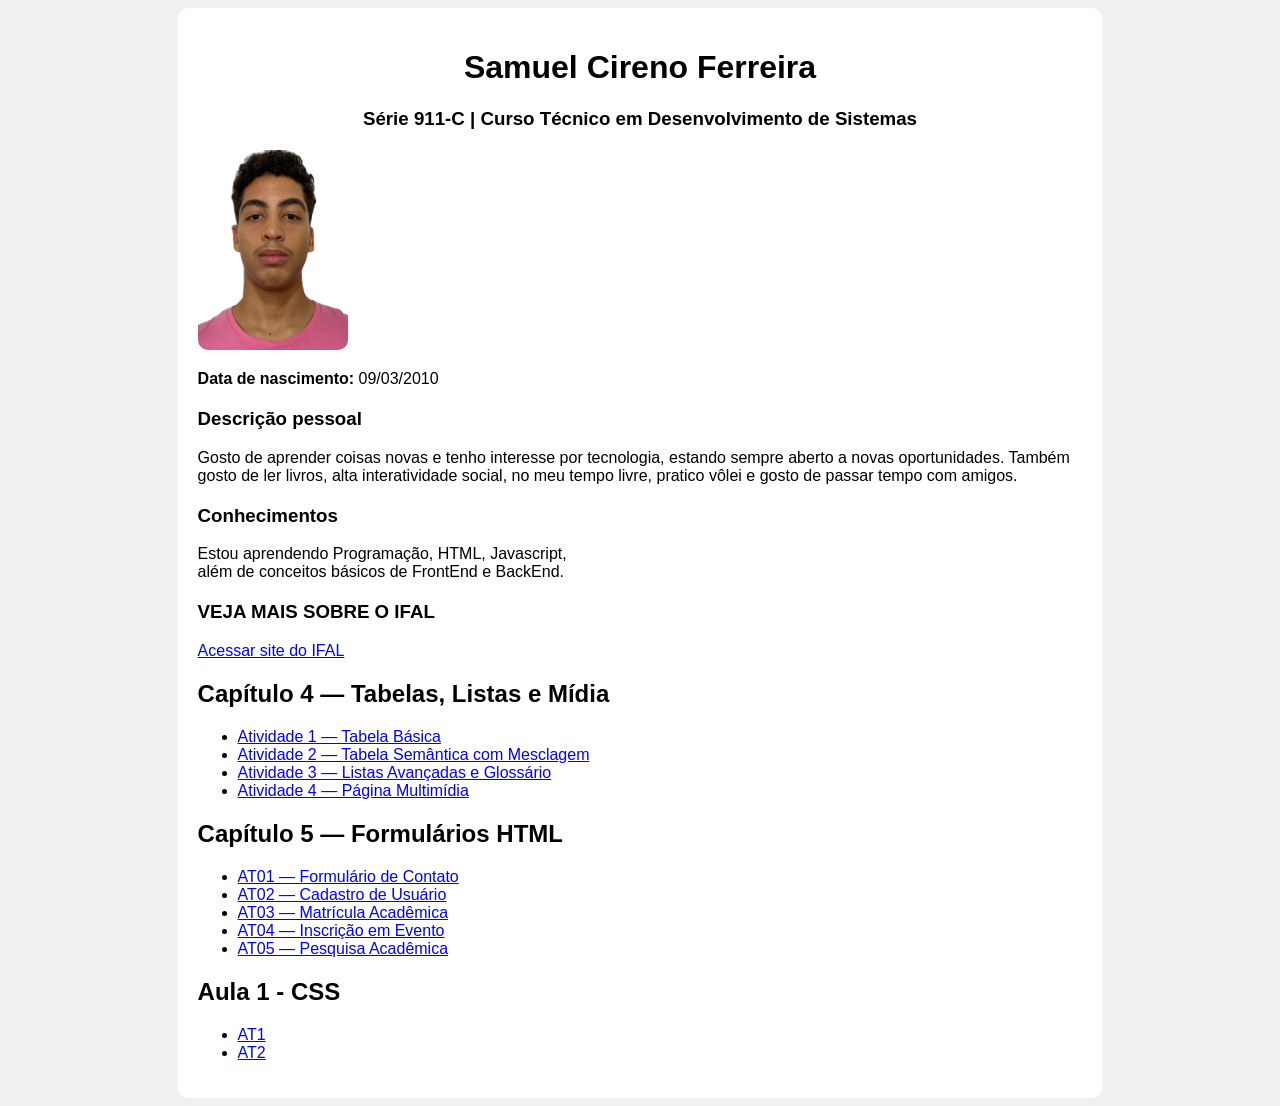
==== index.html @ f0dfadc1 "Refactor navigation and section structure in index.html" ====
<!DOCTYPE html>
<html lang="pt-br">
<head>
    <meta charset="UTF-8">
    <title>Currículo</title>

    <style>
        body {
            font-family: Arial;
            background-color: #f0f0f0;
        }

        .box {
            background-color: white;
            width: 70%;
            margin: auto;
            padding: 20px;
            border-radius: 10px;
        }

        img {
            width: 150px;
            border-radius: 10px;
        }

        header {
            text-align: center;
        }

        section {
            margin-top: 20px;
        }

        footer {
            margin-top: 20px;
        }

        a {
            color: blue;
        }
    </style>
</head>

<body>

    <div class="box">

        <header>
            <h1>Samuel Cireno Ferreira</h1>
            <h3>Série 911-C | Curso Técnico em Desenvolvimento de Sistemas</h3>
        </header>

        <section>
            <img src="minhafoto.jpeg">
            <p><strong>Data de nascimento:</strong> 09/03/2010</p>
        </section>

        <section>
            <h3>Descrição pessoal</h3>
            <p> Gosto de aprender coisas novas e tenho interesse por tecnologia, estando sempre aberto a novas oportunidades.
            Também gosto de ler livros, alta interatividade social,
            no meu tempo livre, pratico vôlei e gosto de passar tempo com amigos.
            </p>
        </section>

        <section>
            <h3>Conhecimentos</h3>
            <p>
                Estou aprendendo Programação, HTML, Javascript,<br>
                além de conceitos básicos de FrontEnd e BackEnd.
            </p>
        </section>

        <section>
            <h3>VEJA MAIS SOBRE O IFAL</h3>
            <p>
                <a href="https://www2.ifal.edu.br/campus/maceio" target="_blank">
                    Acessar site do IFAL
                </a>
            </p>
        </section>

        <nav aria-label="Atividades do Capítulo 4">
            <h2>Capítulo 4 — Tabelas, Listas e Mídia</h2>
            <ul>
                <li><a href="cap04-at01-tabela-basica.html">Atividade 1 — Tabela Básica</a></li>
                <li><a href="cap04-at02-tabela-semantica.html">Atividade 2 — Tabela Semântica com Mesclagem</a></li>
                <li><a href="cap04-at03-listas-avancadas.html">Atividade 3 — Listas Avançadas e Glossário</a></li>
                <li><a href="cap04-at04-multimidia.html">Atividade 4 — Página Multimídia</a></li>
            </ul>
        </nav>

        <section>
            <h2>Capítulo 5 — Formulários HTML</h2>
            <nav>
                <ul>
                    <li><a href="ap05-at01.html">AT01 — Formulário de Contato</a></li>
                    <li><a href="cap05-at02.html">AT02 — Cadastro de Usuário</a></li>
                    <li><a href="cap05-at03.html">AT03 — Matrícula Acadêmica</a></li>
                    <li><a href="cap05-at04.html">AT04 — Inscrição em Evento</a></li>
                    <li><a href="cap05/at05.html">AT05 — Pesquisa Acadêmica</a></li>
                </ul>
            </nav>
        </section>

        <h2>Aula 1 - CSS</h2>
        <nav>
            <ul>
                <li><a href="css1/indexx.html">AT1</a></li>
                <li><a href="css02/index.html">AT2</a></li>
            </ul>
        </nav>

    </div>

</body>
</html>
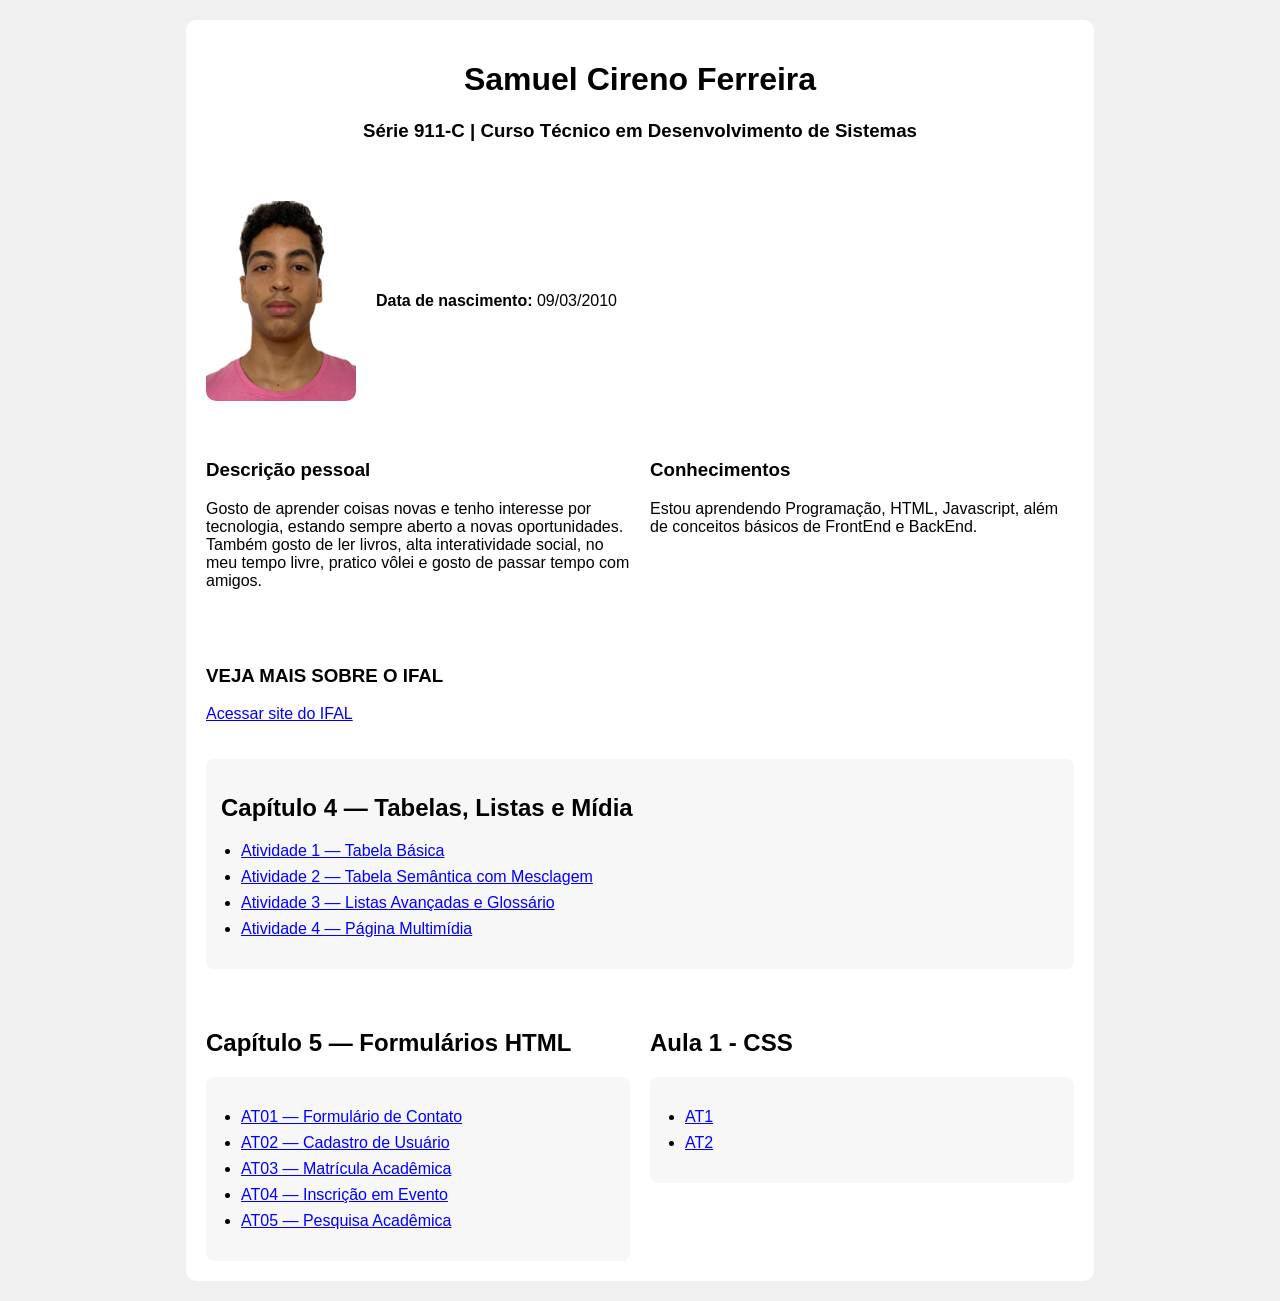
==== commit bc0b4cab: "Update index.html" ====
--- a/index.html
+++ b/index.html
@@ -2,12 +2,15 @@
 <html lang="pt-br">
 <head>
     <meta charset="UTF-8">
+    <meta name="viewport" content="width=device-width, initial-scale=1.0">
     <title>Currículo</title>
 
     <style>
         body {
-            font-family: Arial;
+            font-family: Arial, sans-serif;
             background-color: #f0f0f0;
+            margin: 0;
+            padding: 20px;
         }
 
         .box {
@@ -16,6 +19,25 @@
             margin: auto;
             padding: 20px;
             border-radius: 10px;
+
+            /* GRID PRINCIPAL */
+            display: grid;
+            grid-template-columns: 1fr 1fr;
+            gap: 20px;
+        }
+
+        /* Cabeçalho ocupando as duas colunas */
+        header {
+            text-align: center;
+            grid-column: 1 / 3;
+        }
+
+        /* Foto e informações pessoais */
+        .perfil {
+            display: grid;
+            grid-template-columns: 150px 1fr;
+            align-items: center;
+            gap: 20px;
         }
 
         img {
@@ -23,20 +45,57 @@
             border-radius: 10px;
         }
 
-        header {
-            text-align: center;
-        }
-
         section {
             margin-top: 20px;
         }
 
-        footer {
-            margin-top: 20px;
+        /* Seções que ocupam toda a largura */
+        .completa {
+            grid-column: 1 / 3;
+        }
+
+        /* Navegação */
+        nav {
+            background-color: #f7f7f7;
+            padding: 15px;
+            border-radius: 8px;
+        }
+
+        nav ul {
+            padding-left: 20px;
+        }
+
+        nav li {
+            margin-bottom: 8px;
         }
 
         a {
             color: blue;
+        }
+
+        /* Responsividade */
+        @media (max-width: 700px) {
+            .box {
+                width: 90%;
+                grid-template-columns: 1fr;
+            }
+
+            header {
+                grid-column: 1;
+            }
+
+            .completa {
+                grid-column: 1;
+            }
+
+            .perfil {
+                grid-template-columns: 1fr;
+                text-align: center;
+            }
+
+            img {
+                margin: auto;
+            }
         }
     </style>
 </head>
@@ -50,28 +109,33 @@
             <h3>Série 911-C | Curso Técnico em Desenvolvimento de Sistemas</h3>
         </header>
 
-        <section>
+        <section class="perfil completa">
             <img src="minhafoto.jpeg">
-            <p><strong>Data de nascimento:</strong> 09/03/2010</p>
+
+            <p>
+                <strong>Data de nascimento:</strong> 09/03/2010
+            </p>
         </section>
 
         <section>
             <h3>Descrição pessoal</h3>
-            <p> Gosto de aprender coisas novas e tenho interesse por tecnologia, estando sempre aberto a novas oportunidades.
-            Também gosto de ler livros, alta interatividade social,
-            no meu tempo livre, pratico vôlei e gosto de passar tempo com amigos.
+            <p>
+                Gosto de aprender coisas novas e tenho interesse por tecnologia,
+                estando sempre aberto a novas oportunidades. Também gosto de ler
+                livros, alta interatividade social, no meu tempo livre, pratico
+                vôlei e gosto de passar tempo com amigos.
             </p>
         </section>
 
         <section>
             <h3>Conhecimentos</h3>
             <p>
-                Estou aprendendo Programação, HTML, Javascript,<br>
+                Estou aprendendo Programação, HTML, Javascript,
                 além de conceitos básicos de FrontEnd e BackEnd.
             </p>
         </section>
 
-        <section>
+        <section class="completa">
             <h3>VEJA MAIS SOBRE O IFAL</h3>
             <p>
                 <a href="https://www2.ifal.edu.br/campus/maceio" target="_blank">
@@ -80,36 +144,93 @@
             </p>
         </section>
 
-        <nav aria-label="Atividades do Capítulo 4">
+        <nav class="completa" aria-label="Atividades do Capítulo 4">
             <h2>Capítulo 4 — Tabelas, Listas e Mídia</h2>
+
             <ul>
-                <li><a href="cap04-at01-tabela-basica.html">Atividade 1 — Tabela Básica</a></li>
-                <li><a href="cap04-at02-tabela-semantica.html">Atividade 2 — Tabela Semântica com Mesclagem</a></li>
-                <li><a href="cap04-at03-listas-avancadas.html">Atividade 3 — Listas Avançadas e Glossário</a></li>
-                <li><a href="cap04-at04-multimidia.html">Atividade 4 — Página Multimídia</a></li>
+                <li>
+                    <a href="cap04-at01-tabela-basica.html">
+                        Atividade 1 — Tabela Básica
+                    </a>
+                </li>
+
+                <li>
+                    <a href="cap04-at02-tabela-semantica.html">
+                        Atividade 2 — Tabela Semântica com Mesclagem
+                    </a>
+                </li>
+
+                <li>
+                    <a href="cap04-at03-listas-avancadas.html">
+                        Atividade 3 — Listas Avançadas e Glossário
+                    </a>
+                </li>
+
+                <li>
+                    <a href="cap04-at04-multimidia.html">
+                        Atividade 4 — Página Multimídia
+                    </a>
+                </li>
             </ul>
         </nav>
 
         <section>
             <h2>Capítulo 5 — Formulários HTML</h2>
+
             <nav>
                 <ul>
-                    <li><a href="ap05-at01.html">AT01 — Formulário de Contato</a></li>
-                    <li><a href="cap05-at02.html">AT02 — Cadastro de Usuário</a></li>
-                    <li><a href="cap05-at03.html">AT03 — Matrícula Acadêmica</a></li>
-                    <li><a href="cap05-at04.html">AT04 — Inscrição em Evento</a></li>
-                    <li><a href="cap05/at05.html">AT05 — Pesquisa Acadêmica</a></li>
+                    <li>
+                        <a href="ap05-at01.html">
+                            AT01 — Formulário de Contato
+                        </a>
+                    </li>
+
+                    <li>
+                        <a href="cap05-at02.html">
+                            AT02 — Cadastro de Usuário
+                        </a>
+                    </li>
+
+                    <li>
+                        <a href="cap05-at03.html">
+                            AT03 — Matrícula Acadêmica
+                        </a>
+                    </li>
+
+                    <li>
+                        <a href="cap05-at04.html">
+                            AT04 — Inscrição em Evento
+                        </a>
+                    </li>
+
+                    <li>
+                        <a href="cap05/at05.html">
+                            AT05 — Pesquisa Acadêmica
+                        </a>
+                    </li>
                 </ul>
             </nav>
         </section>
 
-        <h2>Aula 1 - CSS</h2>
-        <nav>
-            <ul>
-                <li><a href="css1/indexx.html">AT1</a></li>
-                <li><a href="css02/index.html">AT2</a></li>
-            </ul>
-        </nav>
+        <section>
+            <h2>Aula 1 - CSS</h2>
+
+            <nav>
+                <ul>
+                    <li>
+                        <a href="css1/indexx.html">
+                            AT1
+                        </a>
+                    </li>
+
+                    <li>
+                        <a href="css02/index.html">
+                            AT2
+                        </a>
+                    </li>
+                </ul>
+            </nav>
+        </section>
 
     </div>
 
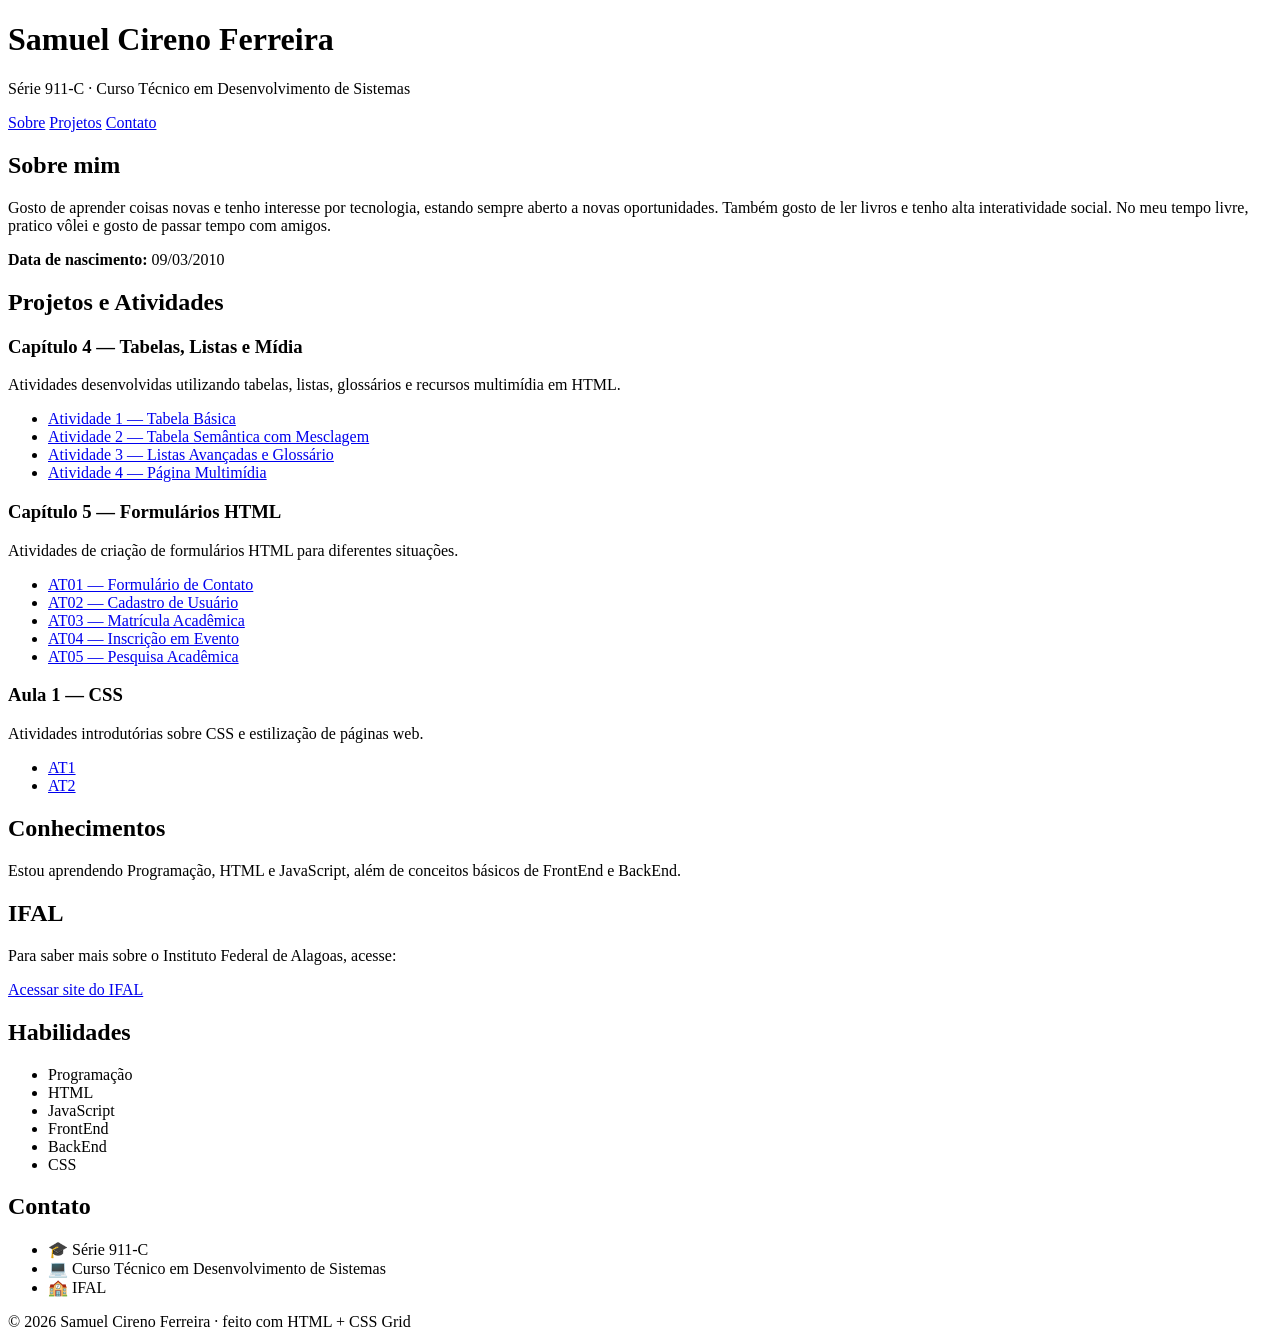
==== commit f1c47287: "Refactor index.html for personal webpage layout" ====
--- a/index.html
+++ b/index.html
@@ -1,238 +1,203 @@
-<!DOCTYPE html>
-<html lang="pt-br">
-<head>
-    <meta charset="UTF-8">
-    <meta name="viewport" content="width=device-width, initial-scale=1.0">
-    <title>Currículo</title>
-
-    <style>
-        body {
-            font-family: Arial, sans-serif;
-            background-color: #f0f0f0;
-            margin: 0;
-            padding: 20px;
-        }
-
-        .box {
-            background-color: white;
-            width: 70%;
-            margin: auto;
-            padding: 20px;
-            border-radius: 10px;
-
-            /* GRID PRINCIPAL */
-            display: grid;
-            grid-template-columns: 1fr 1fr;
-            gap: 20px;
-        }
-
-        /* Cabeçalho ocupando as duas colunas */
-        header {
-            text-align: center;
-            grid-column: 1 / 3;
-        }
-
-        /* Foto e informações pessoais */
-        .perfil {
-            display: grid;
-            grid-template-columns: 150px 1fr;
-            align-items: center;
-            gap: 20px;
-        }
-
-        img {
-            width: 150px;
-            border-radius: 10px;
-        }
-
-        section {
-            margin-top: 20px;
-        }
-
-        /* Seções que ocupam toda a largura */
-        .completa {
-            grid-column: 1 / 3;
-        }
-
-        /* Navegação */
-        nav {
-            background-color: #f7f7f7;
-            padding: 15px;
-            border-radius: 8px;
-        }
-
-        nav ul {
-            padding-left: 20px;
-        }
-
-        nav li {
-            margin-bottom: 8px;
-        }
-
-        a {
-            color: blue;
-        }
-
-        /* Responsividade */
-        @media (max-width: 700px) {
-            .box {
-                width: 90%;
-                grid-template-columns: 1fr;
-            }
-
-            header {
-                grid-column: 1;
-            }
-
-            .completa {
-                grid-column: 1;
-            }
-
-            .perfil {
-                grid-template-columns: 1fr;
-                text-align: center;
-            }
-
-            img {
-                margin: auto;
-            }
-        }
-    </style>
-</head>
-
-<body>
-
-    <div class="box">
-
-        <header>
-            <h1>Samuel Cireno Ferreira</h1>
-            <h3>Série 911-C | Curso Técnico em Desenvolvimento de Sistemas</h3>
-        </header>
-
-        <section class="perfil completa">
-            <img src="minhafoto.jpeg">
-
-            <p>
-                <strong>Data de nascimento:</strong> 09/03/2010
-            </p>
-        </section>
-
-        <section>
-            <h3>Descrição pessoal</h3>
-            <p>
-                Gosto de aprender coisas novas e tenho interesse por tecnologia,
-                estando sempre aberto a novas oportunidades. Também gosto de ler
-                livros, alta interatividade social, no meu tempo livre, pratico
-                vôlei e gosto de passar tempo com amigos.
-            </p>
-        </section>
-
-        <section>
-            <h3>Conhecimentos</h3>
-            <p>
-                Estou aprendendo Programação, HTML, Javascript,
-                além de conceitos básicos de FrontEnd e BackEnd.
-            </p>
-        </section>
-
-        <section class="completa">
-            <h3>VEJA MAIS SOBRE O IFAL</h3>
-            <p>
-                <a href="https://www2.ifal.edu.br/campus/maceio" target="_blank">
-                    Acessar site do IFAL
-                </a>
-            </p>
-        </section>
-
-        <nav class="completa" aria-label="Atividades do Capítulo 4">
-            <h2>Capítulo 4 — Tabelas, Listas e Mídia</h2>
-
-            <ul>
-                <li>
-                    <a href="cap04-at01-tabela-basica.html">
-                        Atividade 1 — Tabela Básica
-                    </a>
-                </li>
-
-                <li>
-                    <a href="cap04-at02-tabela-semantica.html">
-                        Atividade 2 — Tabela Semântica com Mesclagem
-                    </a>
-                </li>
-
-                <li>
-                    <a href="cap04-at03-listas-avancadas.html">
-                        Atividade 3 — Listas Avançadas e Glossário
-                    </a>
-                </li>
-
-                <li>
-                    <a href="cap04-at04-multimidia.html">
-                        Atividade 4 — Página Multimídia
-                    </a>
-                </li>
-            </ul>
-        </nav>
-
-        <section>
-            <h2>Capítulo 5 — Formulários HTML</h2>
-
-            <nav>
-                <ul>
-                    <li>
-                        <a href="ap05-at01.html">
-                            AT01 — Formulário de Contato
-                        </a>
-                    </li>
-
-                    <li>
-                        <a href="cap05-at02.html">
-                            AT02 — Cadastro de Usuário
-                        </a>
-                    </li>
-
-                    <li>
-                        <a href="cap05-at03.html">
-                            AT03 — Matrícula Acadêmica
-                        </a>
-                    </li>
-
-                    <li>
-                        <a href="cap05-at04.html">
-                            AT04 — Inscrição em Evento
-                        </a>
-                    </li>
-
-                    <li>
-                        <a href="cap05/at05.html">
-                            AT05 — Pesquisa Acadêmica
-                        </a>
-                    </li>
-                </ul>
-            </nav>
-        </section>
-
-        <section>
-            <h2>Aula 1 - CSS</h2>
-
-            <nav>
-                <ul>
-                    <li>
-                        <a href="css1/indexx.html">
-                            AT1
-                        </a>
-                    </li>
-
-                    <li>
-                        <a href="css02/index.html">
-                            AT2
-                        </a>
-                    </li>
-                </ul>
-            </nav>
-        </section>
+<!DOCTYPE html> <!-- ============================================================ PÁGINA PESSOAL — Samuel Cireno Ferreira Programação Web / Introdução às Tecnologias Web — IFAL ============================================================ --> <html lang="pt-BR"> <head> <meta charset="UTF-8"> <meta name="viewport" content="width=device-width, initial-scale=1.0"> <title>Página Pessoal — Samuel Cireno Ferreira</title> <link rel="stylesheet" href="estilo.css"> </head> <body> <div class="pagina">
+<!-- ====== CABEÇALHO ====== -->
+<header class="cabecalho">
+  <h1>Samuel Cireno Ferreira</h1>
+  <p>Série 911-C · Curso Técnico em Desenvolvimento de Sistemas</p>
+
+  <nav>
+    <a href="#sobre">Sobre</a>
+    <a href="#projetos">Projetos</a>
+    <a href="#contato">Contato</a>
+  </nav>
+</header>
+
+<!-- ====== CONTEÚDO PRINCIPAL ====== -->
+<main class="principal">
+
+  <section id="sobre" class="cartao">
+    <h2>Sobre mim</h2>
+
+    <p>
+      Gosto de aprender coisas novas e tenho interesse por tecnologia,
+      estando sempre aberto a novas oportunidades. Também gosto de ler
+      livros e tenho alta interatividade social. No meu tempo livre,
+      pratico vôlei e gosto de passar tempo com amigos.
+    </p>
+
+    <p>
+      <strong>Data de nascimento:</strong> 09/03/2010
+    </p>
+  </section>
+
+  <section id="projetos" class="cartao">
+    <h2>Projetos e Atividades</h2>
+
+    <div class="projetos">
+
+      <article class="projeto">
+        <h3>Capítulo 4 — Tabelas, Listas e Mídia</h3>
+        <p>
+          Atividades desenvolvidas utilizando tabelas, listas,
+          glossários e recursos multimídia em HTML.
+        </p>
+
+        <ul>
+          <li>
+            <a href="cap04-at01-tabela-basica.html">
+              Atividade 1 — Tabela Básica
+            </a>
+          </li>
+
+          <li>
+            <a href="cap04-at02-tabela-semantica.html">
+              Atividade 2 — Tabela Semântica com Mesclagem
+            </a>
+          </li>
+
+          <li>
+            <a href="cap04-at03-listas-avancadas.html">
+              Atividade 3 — Listas Avançadas e Glossário
+            </a>
+          </li>
+
+          <li>
+            <a href="cap04-at04-multimidia.html">
+              Atividade 4 — Página Multimídia
+            </a>
+          </li>
+        </ul>
+      </article>
+
+      <article class="projeto">
+        <h3>Capítulo 5 — Formulários HTML</h3>
+        <p>
+          Atividades de criação de formulários HTML para diferentes
+          situações.
+        </p>
+
+        <ul>
+          <li>
+            <a href="ap05-at01.html">
+              AT01 — Formulário de Contato
+            </a>
+          </li>
+
+          <li>
+            <a href="cap05-at02.html">
+              AT02 — Cadastro de Usuário
+            </a>
+          </li>
+
+          <li>
+            <a href="cap05-at03.html">
+              AT03 — Matrícula Acadêmica
+            </a>
+          </li>
+
+          <li>
+            <a href="cap05-at04.html">
+              AT04 — Inscrição em Evento
+            </a>
+          </li>
+
+          <li>
+            <a href="cap05/at05.html">
+              AT05 — Pesquisa Acadêmica
+            </a>
+          </li>
+        </ul>
+      </article>
+
+      <article class="projeto">
+        <h3>Aula 1 — CSS</h3>
+        <p>
+          Atividades introdutórias sobre CSS e estilização de páginas
+          web.
+        </p>
+
+        <ul>
+          <li>
+            <a href="css1/indexx.html">
+              AT1
+            </a>
+          </li>
+
+          <li>
+            <a href="css02/index.html">
+              AT2
+            </a>
+          </li>
+        </ul>
+      </article>
 
     </div>
-
-</body>
-</html>
+  </section>
+
+  <section class="cartao">
+    <h2>Conhecimentos</h2>
+
+    <p>
+      Estou aprendendo Programação, HTML e JavaScript, além de conceitos
+      básicos de FrontEnd e BackEnd.
+    </p>
+  </section>
+
+  <section class="cartao">
+    <h2>IFAL</h2>
+
+    <p>
+      Para saber mais sobre o Instituto Federal de Alagoas, acesse:
+    </p>
+
+    <p>
+      <a href="https://www2.ifal.edu.br/campus/maceio" target="_blank">
+        Acessar site do IFAL
+      </a>
+    </p>
+  </section>
+
+</main>
+
+<!-- ====== BARRA LATERAL ====== -->
+<aside class="lateral">
+
+  <section class="cartao">
+    <h2>Habilidades</h2>
+
+    <ul class="habilidades">
+      <li>Programação</li>
+      <li>HTML</li>
+      <li>JavaScript</li>
+      <li>FrontEnd</li>
+      <li>BackEnd</li>
+      <li>CSS</li>
+    </ul>
+  </section>
+
+  <section id="contato" class="cartao">
+    <h2>Contato</h2>
+
+    <ul class="contato">
+      <li>
+        🎓 Série 911-C
+      </li>
+
+      <li>
+        💻 Curso Técnico em Desenvolvimento de Sistemas
+      </li>
+
+      <li>
+        🏫 IFAL
+      </li>
+    </ul>
+  </section>
+
+</aside>
+
+<!-- ====== RODAPÉ ====== -->
+<footer class="rodape">
+  © 2026 Samuel Cireno Ferreira · feito com HTML + CSS Grid
+</footer>
+
+</div> </body> </html>
+  
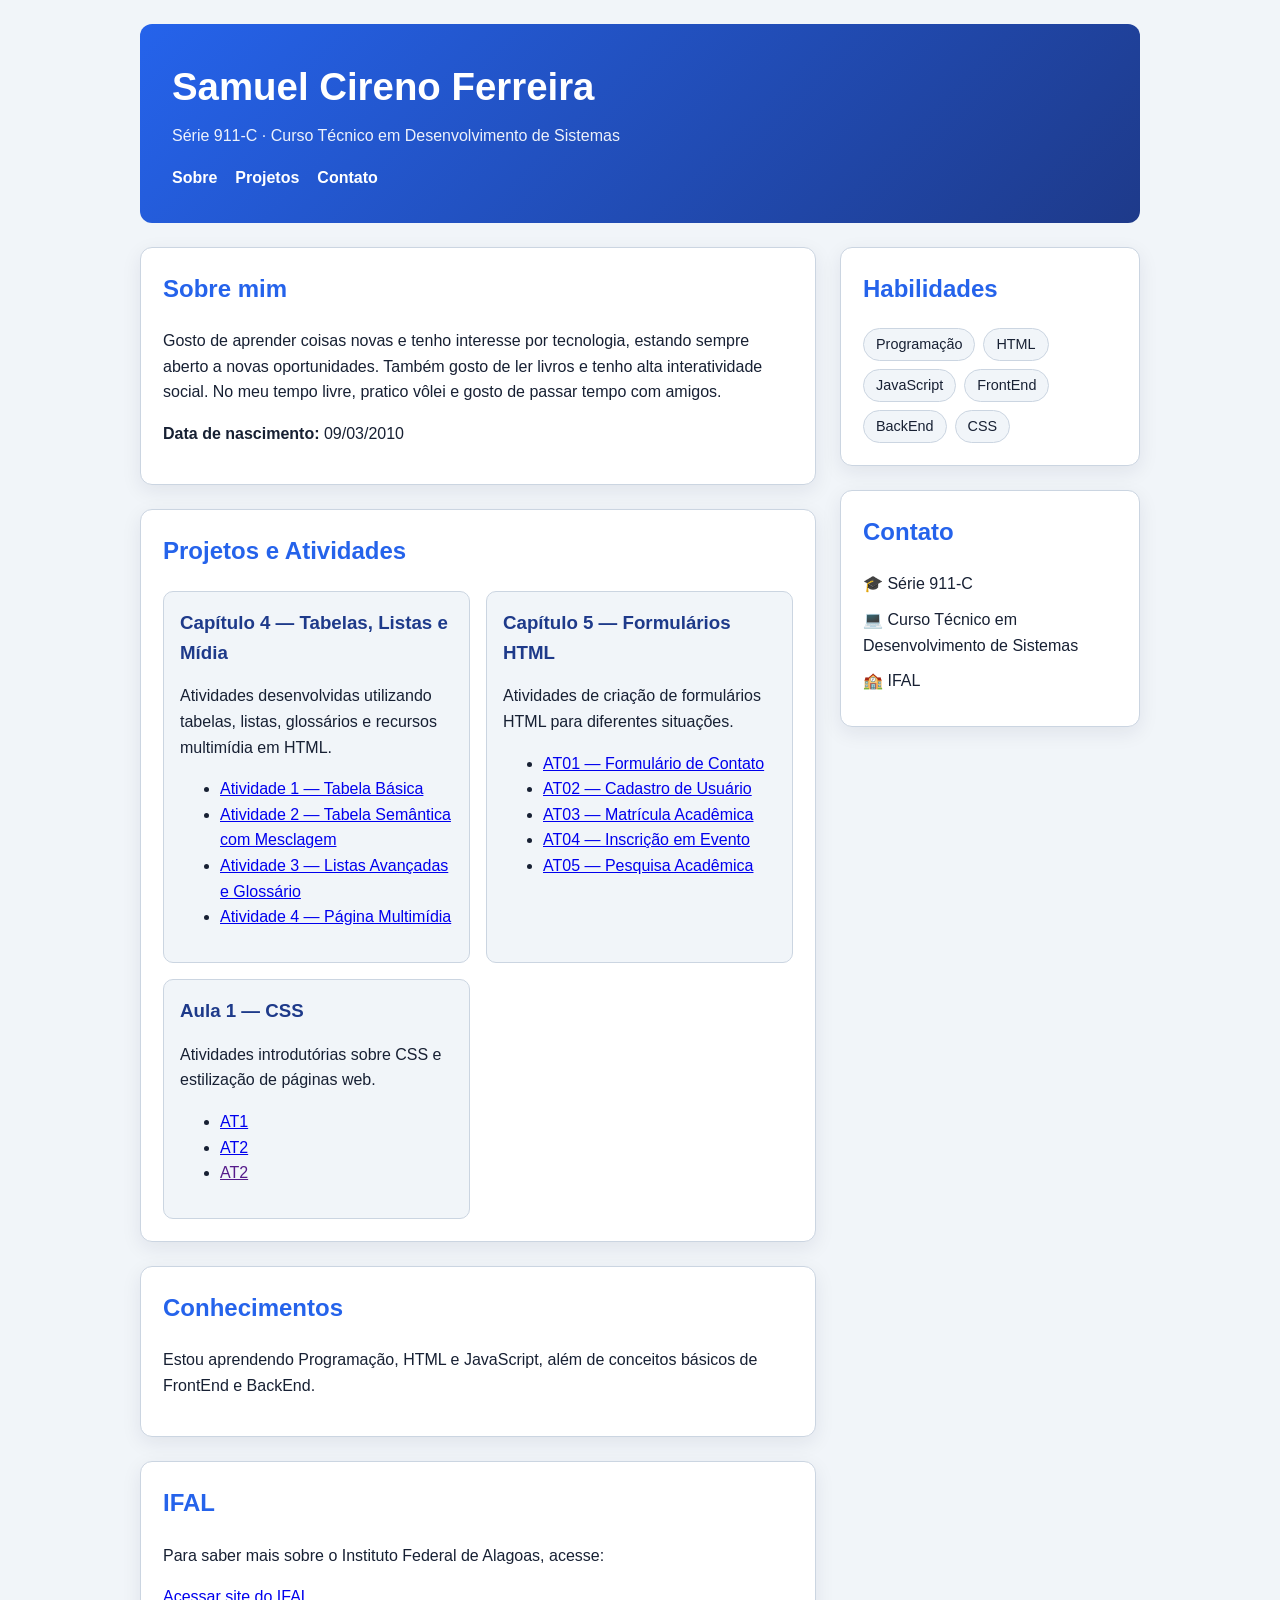
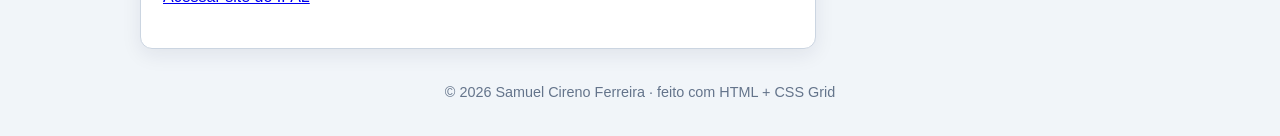
==== commit 64467654: "Update index.html" ====
--- a/index.html
+++ b/index.html
@@ -127,9 +127,15 @@
               AT2
             </a>
           </li>
+
+           <li>
+            <a href="">
+              AT2
+            </a>
+          </li>
         </ul>
       </article>
-
+      
     </div>
   </section>
 
--- a/estilo.css
+++ b/estilo.css
@@ -0,0 +1,107 @@
+/* ============================================================
+TEMA 1 — ÍNDIGO (moderno / clean)
+Para usar: salve este arquivo como estilo.css no seu projeto.
+Você pode mudar CORES, FONTE e BORDAS aqui.
+NÃO mexa na seção "LAYOUT (GRID)" — é o layout pedido na atividade.
+============================================================ */
+
+/* ---- Cores e fonte (mude à vontade) ---- */
+:root {
+--cor: #2563eb;
+--cor-escura: #1e3a8a;
+--texto: #172033;
+--suave: #64748b;
+--fundo: #f1f5f9;
+--superficie: #ffffff;
+--borda: #cbd5e1;
+--raio: 12px;
+}
+
+body {
+margin: 0;
+font-family: "Trebuchet MS", Arial, sans-serif;
+color: var(--texto);
+background: var(--fundo);
+line-height: 1.6;
+}
+
+/* ============================================================
+LAYOUT (GRID) — NÃO MUDE
+============================================================ */
+
+{ box-sizing: border-box; }
+
+.pagina {
+display: grid;
+grid-template-columns: 1fr 300px;
+grid-template-areas:
+"cabecalho cabecalho"
+"principal lateral"
+"rodape rodape";
+gap: 24px;
+max-width: 1000px;
+margin: 0 auto;
+padding: 24px;
+}
+
+.cabecalho { grid-area: cabecalho; }
+.principal { grid-area: principal; }
+.lateral { grid-area: lateral; }
+.rodape { grid-area: rodape; }
+
+.projetos {
+display: grid;
+grid-template-columns: repeat(auto-fit, minmax(200px, 1fr));
+gap: 16px;
+margin-top: 14px;
+}
+
+@media (max-width: 640px) {
+.pagina {
+grid-template-columns: 1fr;
+grid-template-areas:
+"cabecalho"
+"principal"
+"lateral"
+"rodape";
+}
+}
+/* ===================== fim do LAYOUT ===================== */
+
+/* ---- Aparência (mude à vontade) ---- */
+.cabecalho {
+background: linear-gradient(135deg, var(--cor), var(--cor-escura));
+color: #fff;
+padding: 32px;
+border-radius: var(--raio);
+}
+.cabecalho h1 { margin: 0; font-size: clamp(1.6rem, 4vw, 2.4rem); }
+.cabecalho p { margin: 6px 0 0; opacity: .92; }
+.cabecalho nav { margin-top: 16px; display: flex; gap: 18px; flex-wrap: wrap; }
+.cabecalho nav a { color: #fff; text-decoration: none; font-weight: 600; }
+.cabecalho nav a:hover { text-decoration: underline; }
+
+.cartao {
+background: var(--superficie);
+border: 1px solid var(--borda);
+border-radius: var(--raio);
+padding: 22px;
+box-shadow: 0 6px 20px rgba(30, 30, 60, .08);
+}
+.cartao + .cartao { margin-top: 24px; }
+h2 { color: var(--cor); margin-top: 0; }
+
+.projeto {
+background: var(--fundo);
+border: 1px solid var(--borda);
+border-radius: 10px;
+padding: 16px;
+}
+.projeto h3 { margin: 0 0 6px; color: var(--cor-escura); }
+
+.habilidades { list-style: none; padding: 0; margin: 0; display: flex; flex-wrap: wrap; gap: 8px; }
+.habilidades li { background: var(--fundo); border: 1px solid var(--borda); border-radius: 999px; padding: 4px 12px; font-size: .9rem; }
+.contato { list-style: none; padding: 0; margin: 0; }
+.contato li { margin: 10px 0; }
+.contato a { color: var(--cor); }
+.rodape { text-align: center; color: var(--suave); padding: 8px; font-size: .9rem; }
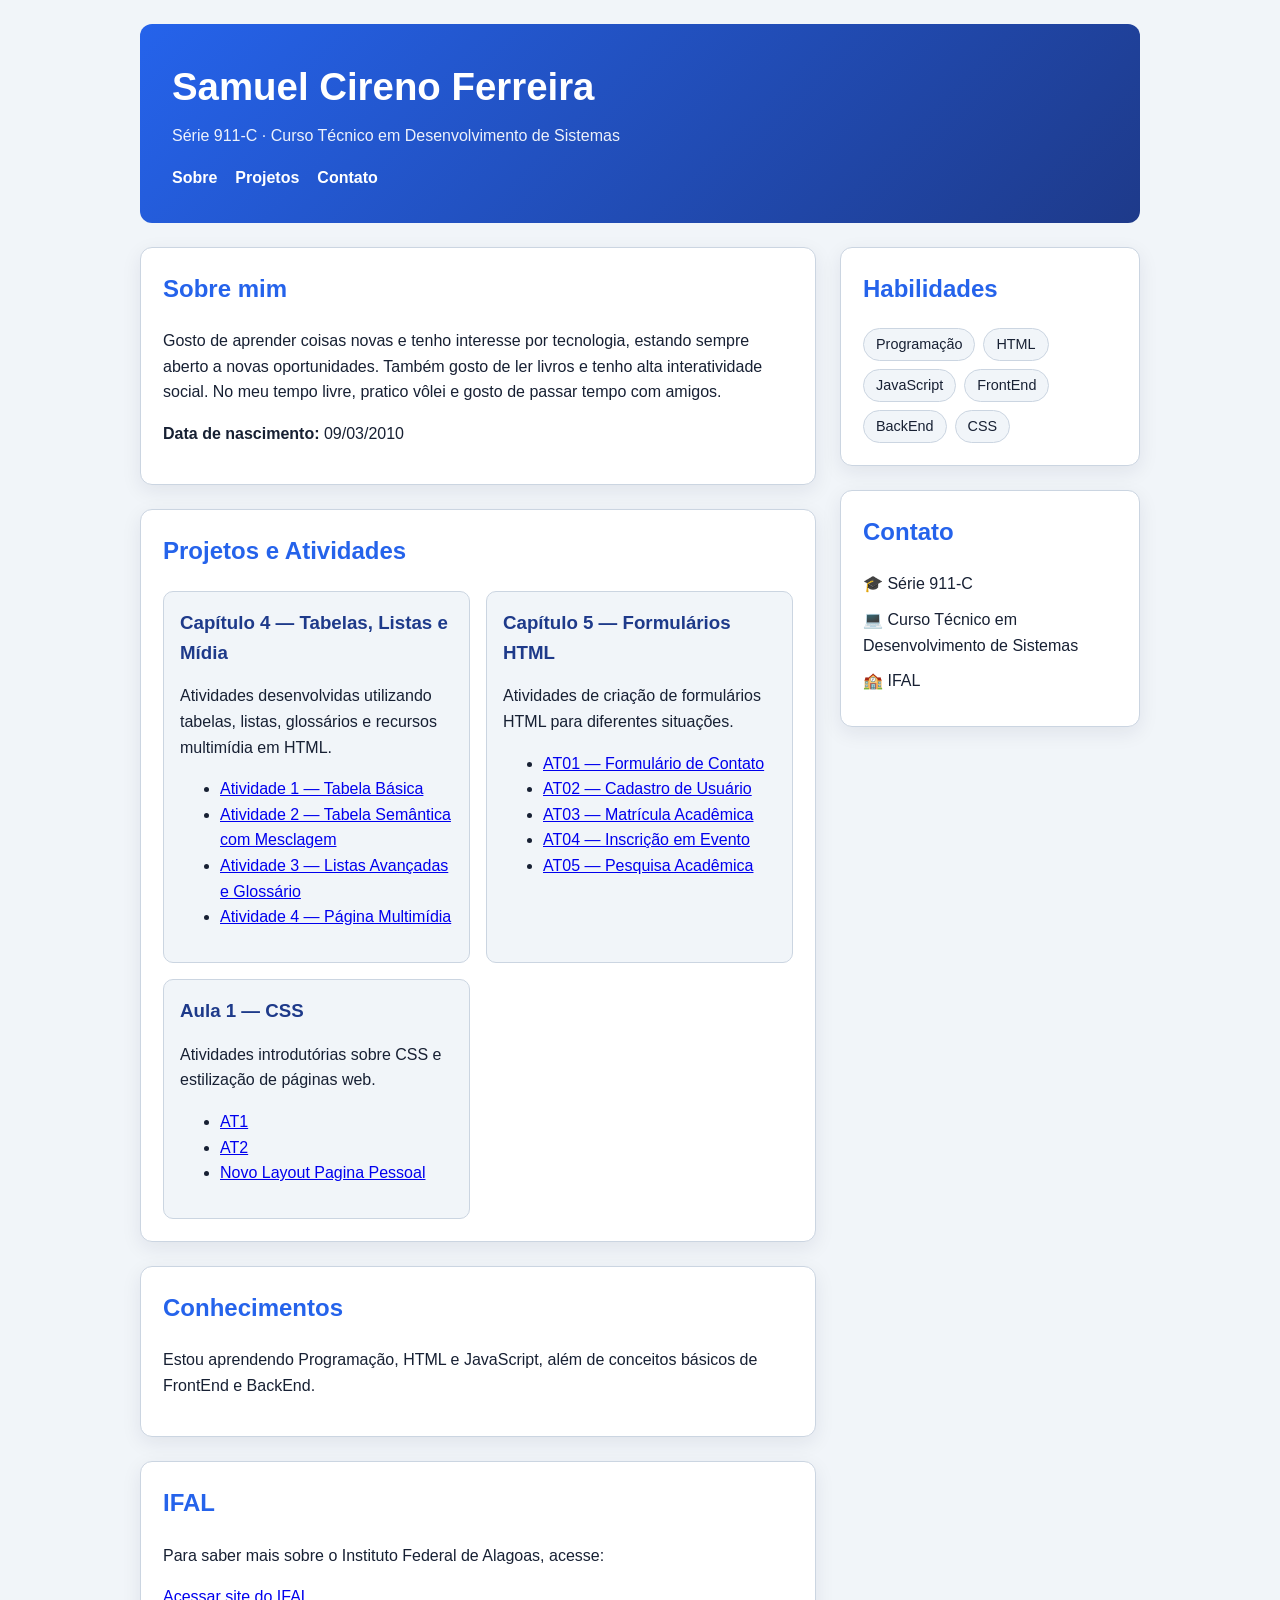
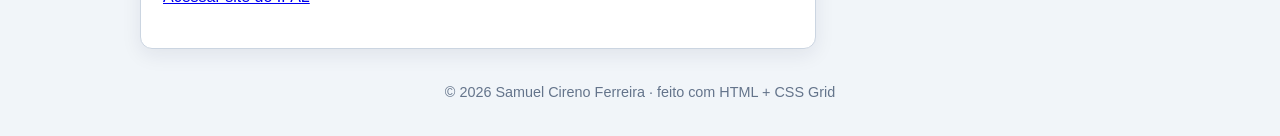
==== commit 0c7a5e75: "Update index.html" ====
--- a/index.html
+++ b/index.html
@@ -129,8 +129,8 @@
           </li>
 
            <li>
-            <a href="">
-              AT2
+            <a href="pagina_pessoal.html">
+              Novo Layout Pagina Pessoal
             </a>
           </li>
         </ul>
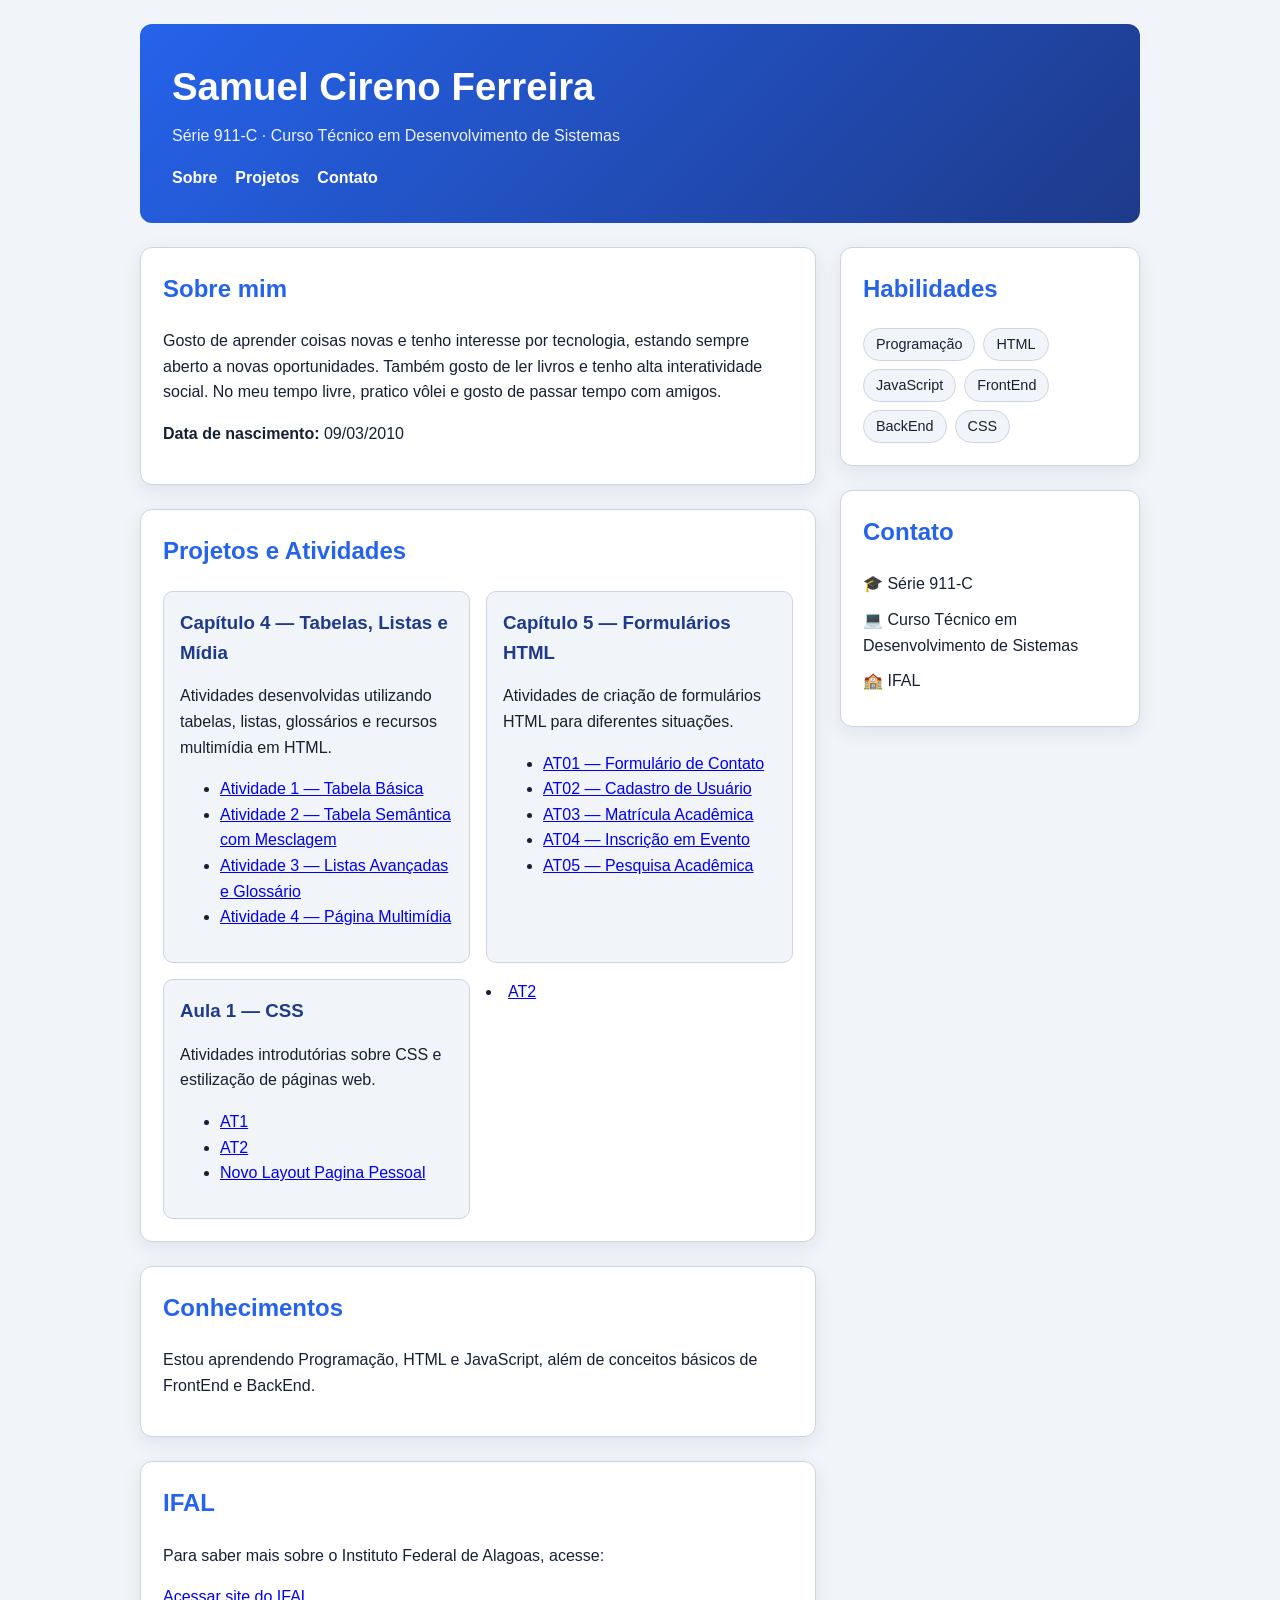
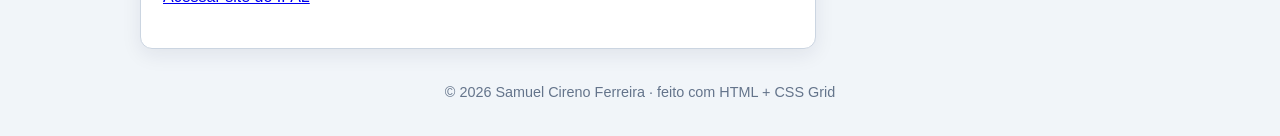
==== commit d0d4a45a: "Add link to AT2 in index.html Added a new link to 'AT2' in the navigation." ====
--- a/index.html
+++ b/index.html
@@ -129,12 +129,21 @@
           </li>
 
            <li>
-            <a href="pagina_pessoal.html">
+            <a href="nl_pagina_pessoal/pagina_pessoal.html">
               Novo Layout Pagina Pessoal
             </a>
           </li>
         </ul>
       </article>
+        
+        <li>
+            <a href="loja-virtual/index.html">
+              AT2
+            </a>
+          </li>
+        </ul>
+      </article>
+
       
     </div>
   </section>
@@ -161,7 +170,7 @@
       </a>
     </p>
   </section>
-
+    
 </main>
 
 <!-- ====== BARRA LATERAL ====== -->
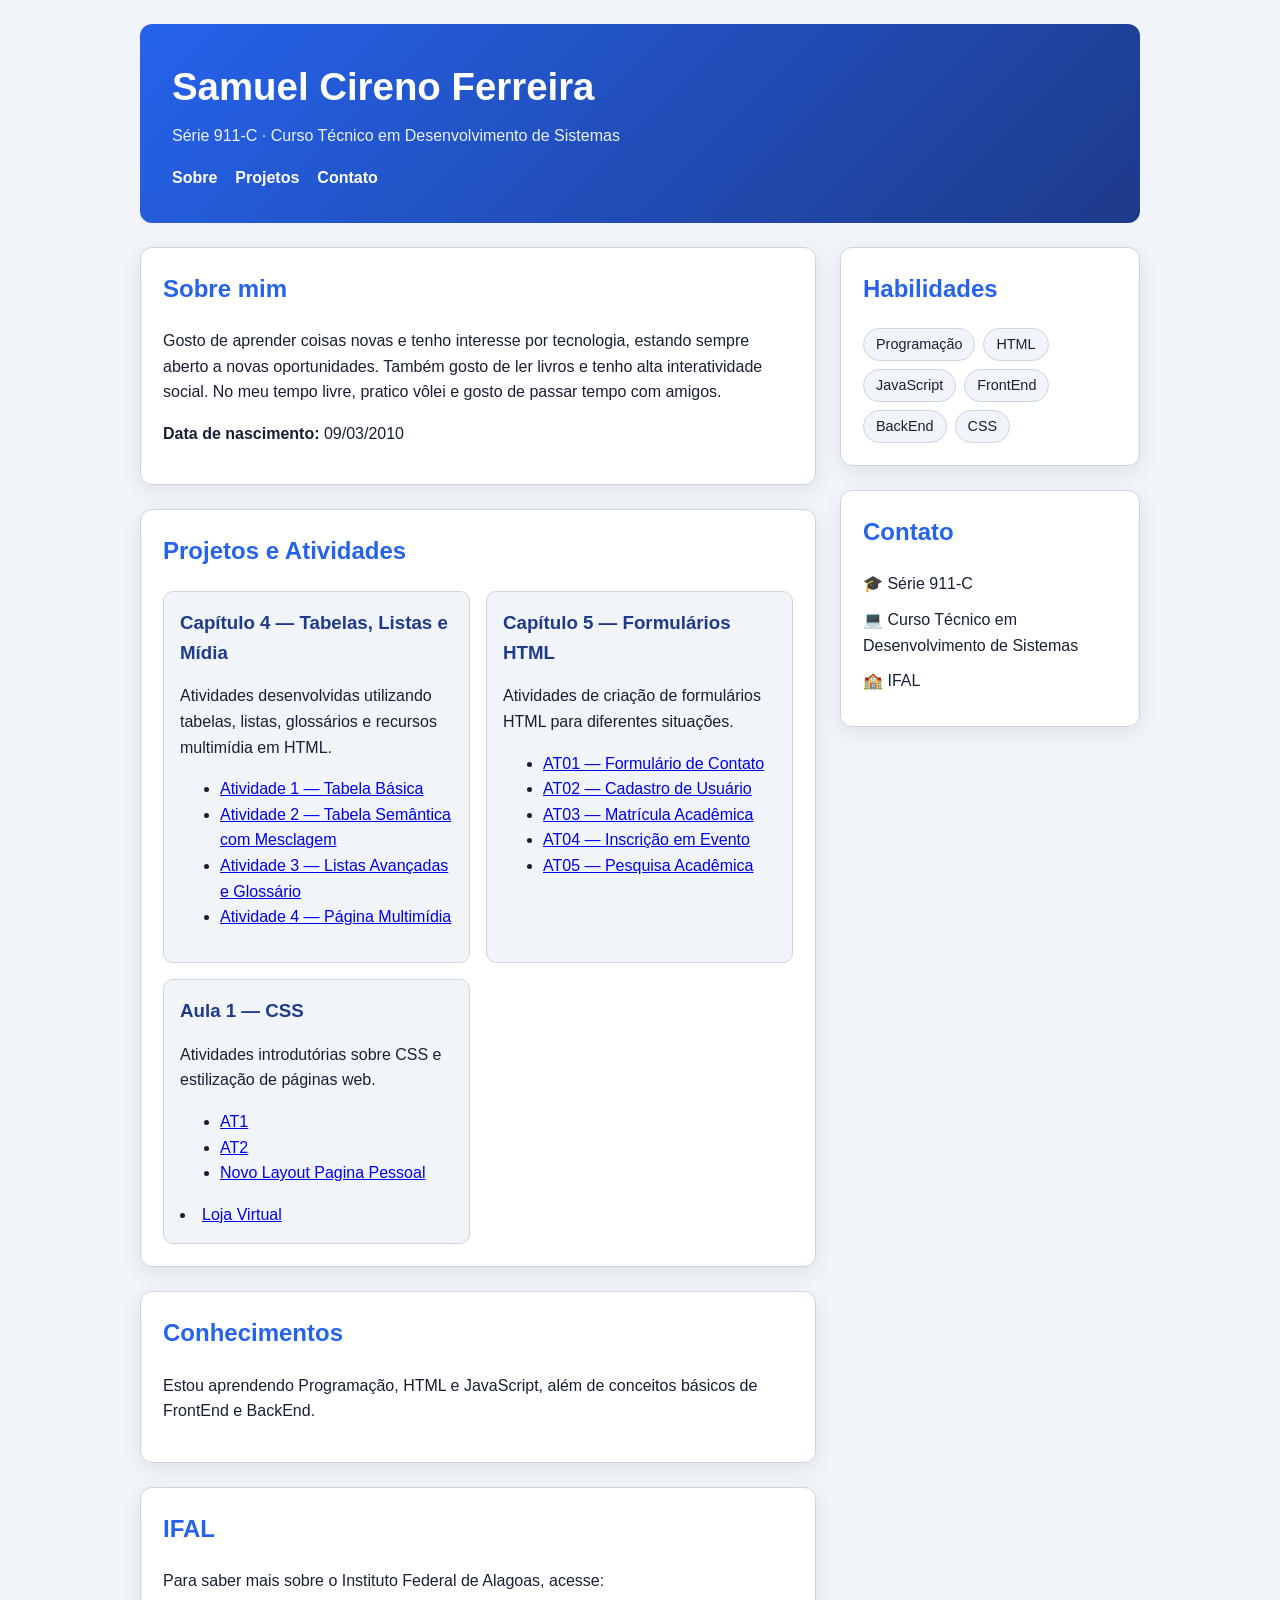
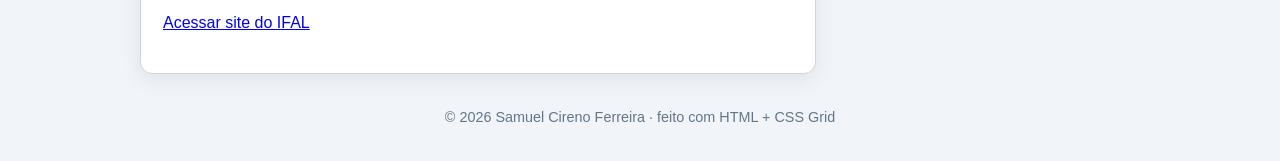
==== commit ad53e8d8: "Update link text for Loja Virtual in index.html" ====
--- a/index.html
+++ b/index.html
@@ -134,11 +134,10 @@
             </a>
           </li>
         </ul>
-      </article>
-        
+      
         <li>
             <a href="loja-virtual/index.html">
-              AT2
+              Loja Virtual
             </a>
           </li>
         </ul>
